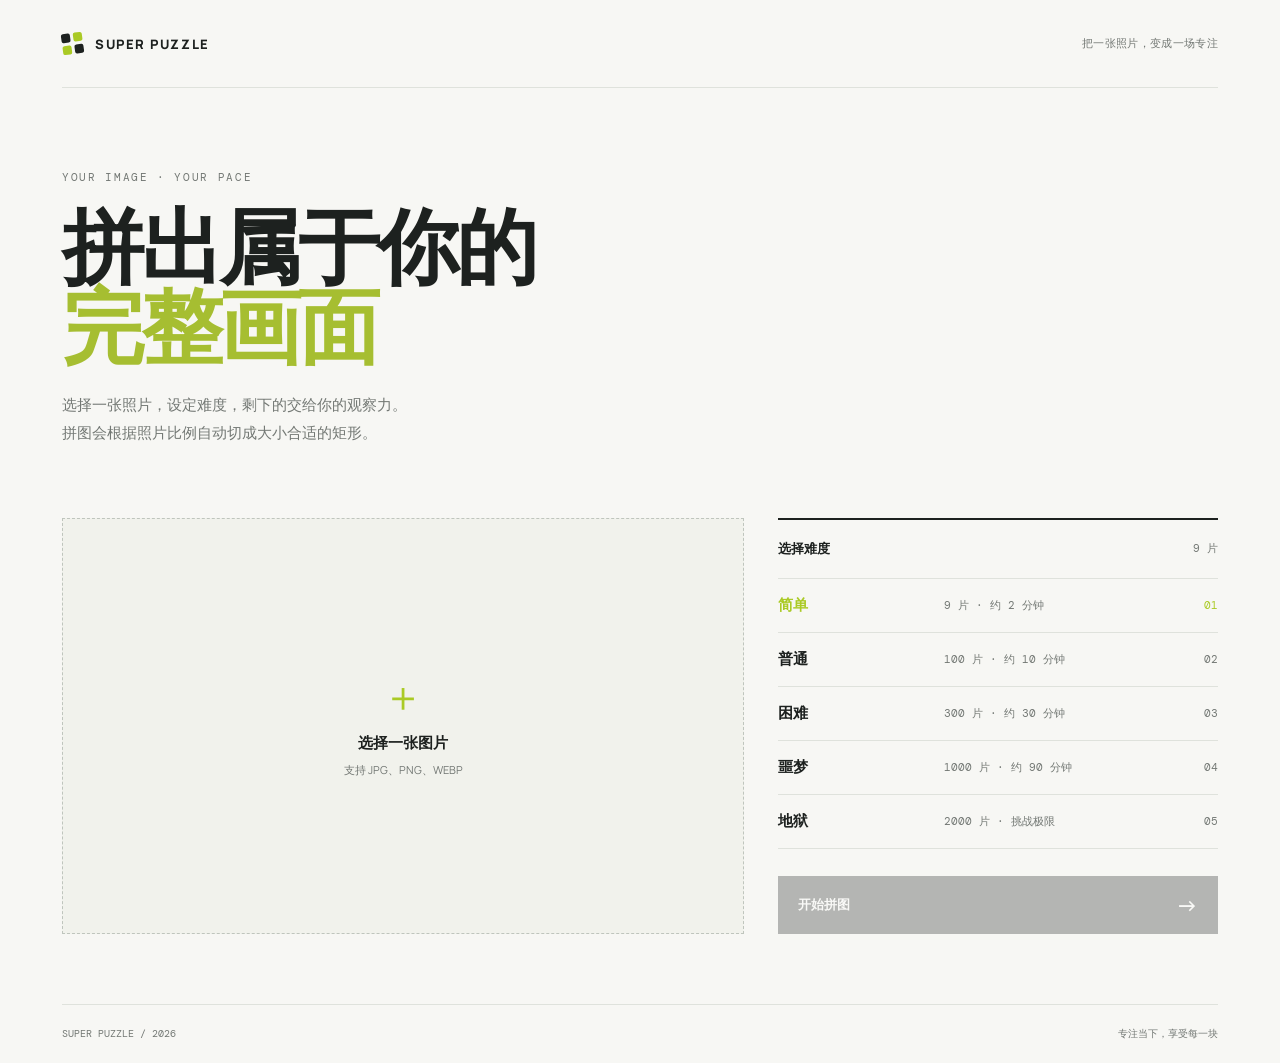
==== index.html @ 8263f231 "1" ====
<!doctype html>
<html lang="zh-CN">
  <head>
    <meta charset="utf-8" />
    <meta name="viewport" content="width=device-width, initial-scale=1" />
    <meta name="theme-color" content="#f7f7f4" />
    <title>Super Puzzle</title>
    <link rel="stylesheet" href="styles.css" />
  </head>
  <body>
    <main class="app-shell">
      <header class="topbar">
        <a class="brand" href="#top" aria-label="Super Puzzle 首页">
          <span class="brand-mark"><i></i><i></i><i></i><i></i></span>
          <span>SUPER PUZZLE</span>
        </a>
        <span class="topbar-note">把一张照片，变成一场专注</span>
      </header>

      <section id="top" class="setup-view" aria-labelledby="page-title">
        <div class="intro-copy">
          <p class="eyebrow">YOUR IMAGE · YOUR PACE</p>
          <h1 id="page-title">拼出属于你的<br /><em>完整画面</em></h1>
          <p class="intro-text">选择一张照片，设定难度，剩下的交给你的观察力。<br />拼图会根据照片比例自动切成大小合适的矩形。</p>
        </div>

        <div class="setup-grid">
          <label class="upload-zone" for="image-input">
            <input id="image-input" type="file" accept="image/*" />
            <div class="upload-preview" id="upload-preview">
              <span class="upload-icon">＋</span>
              <strong>选择一张图片</strong>
              <span>支持 JPG、PNG、WEBP</span>
            </div>
          </label>

          <div class="difficulty-panel">
            <div class="panel-heading"><span>选择难度</span><span class="selected-count" id="selected-count">9 片</span></div>
            <div class="difficulty-list" role="radiogroup" aria-label="拼图难度">
              <button class="difficulty active" data-pieces="9" data-label="简单" role="radio" aria-checked="true"><span class="difficulty-name">简单</span><span class="difficulty-meta">9 片 · 约 2 分钟</span><b>01</b></button>
              <button class="difficulty" data-pieces="100" data-label="普通" role="radio" aria-checked="false"><span class="difficulty-name">普通</span><span class="difficulty-meta">100 片 · 约 10 分钟</span><b>02</b></button>
              <button class="difficulty" data-pieces="300" data-label="困难" role="radio" aria-checked="false"><span class="difficulty-name">困难</span><span class="difficulty-meta">300 片 · 约 30 分钟</span><b>03</b></button>
              <button class="difficulty" data-pieces="1000" data-label="噩梦" role="radio" aria-checked="false"><span class="difficulty-name">噩梦</span><span class="difficulty-meta">1000 片 · 约 90 分钟</span><b>04</b></button>
              <button class="difficulty" data-pieces="2000" data-label="地狱" role="radio" aria-checked="false"><span class="difficulty-name">地狱</span><span class="difficulty-meta">2000 片 · 挑战极限</span><b>05</b></button>
            </div>
            <button class="primary-button" id="start-button" disabled><span>开始拼图</span><span>→</span></button>
          </div>
        </div>
      </section>

      <section class="game-view hidden" id="game-view" aria-labelledby="game-title">
        <div class="game-header"><div><p class="eyebrow">CURRENT PUZZLE</p><h2 id="game-title">准备好了吗？</h2></div><button class="text-button" id="back-button">← 重新选择</button></div>
        <div class="game-toolbar"><div class="stat"><span>难度</span><strong id="game-difficulty">简单</strong></div><div class="stat"><span>完成度</span><strong id="progress-value">0%</strong></div><div class="stat timer-stat"><span>用时</span><strong id="timer">00:00</strong></div><button class="reset-button" id="reset-button" title="重新打乱">↻ <span>重新打乱</span></button></div>
        <div class="board-wrap"><div class="board" id="board" aria-label="拼图棋盘"></div><div class="board-hint" id="board-hint">点击两块拼图交换位置</div></div>
      </section>
      <footer><span>SUPER PUZZLE / 2026</span><span>专注当下，享受每一块</span></footer>
    </main>
    <script src="app.js"></script>
  </body>
</html>
---- styles.css ----
@import url('https://fonts.googleapis.com/css2?family=DM+Mono:wght@400;500&family=Manrope:wght@400;500;600;700;800&display=swap');
:root{--ink:#1d211f;--muted:#737874;--line:#dfe2dc;--paper:#f7f7f4;--lime:#d5f35c;--lime-dark:#aaca25;--white:#fff}*{box-sizing:border-box}body{margin:0;background:var(--paper);color:var(--ink);font-family:Manrope,system-ui,sans-serif}.app-shell{max-width:1240px;margin:auto;padding:0 42px}.topbar{height:88px;border-bottom:1px solid var(--line);display:flex;align-items:center;justify-content:space-between}.brand{display:flex;align-items:center;gap:12px;font-size:13px;font-weight:800;letter-spacing:.12em;color:var(--ink);text-decoration:none}.brand-mark{display:grid;grid-template-columns:repeat(2,9px);gap:3px;transform:rotate(-8deg)}.brand-mark i{display:block;width:9px;height:9px;background:var(--ink);border-radius:2px}.brand-mark i:nth-child(2){background:var(--lime-dark)}.brand-mark i:nth-child(3){background:var(--lime-dark)}.topbar-note{font:11px 'DM Mono',monospace;color:var(--muted);letter-spacing:.03em}.setup-view{padding:82px 0 70px}.intro-copy{max-width:720px}.eyebrow{font:11px 'DM Mono',monospace;color:var(--muted);letter-spacing:.15em;margin:0 0 21px}.intro-copy h1{font-size:clamp(45px,7vw,82px);line-height:.98;letter-spacing:-.04em;margin:0 0 25px;font-weight:700}.intro-copy h1 em{font-style:normal;color:#a6be31}.intro-text{font-size:15px;line-height:1.9;color:var(--muted);margin:0}.setup-grid{display:grid;grid-template-columns:minmax(300px,1fr) minmax(340px,440px);gap:34px;margin-top:70px}.upload-zone{min-height:370px;border:1px dashed #bfc5bd;background:#f1f2ec;cursor:pointer;display:flex;align-items:center;justify-content:center;transition:.2s}.upload-zone:hover,.upload-zone.has-image{border-color:var(--lime-dark);background:#ecefe2}.upload-zone input{display:none}.upload-preview{text-align:center;display:flex;flex-direction:column;align-items:center;gap:9px;color:var(--muted);font-size:11px}.upload-preview strong{font-size:15px;color:var(--ink)}.upload-icon{font-size:42px;line-height:1;font-weight:300;color:var(--lime-dark);margin-bottom:7px}.upload-thumb{max-width:100%;max-height:320px;object-fit:contain}.difficulty-panel{border-top:2px solid var(--ink)}.panel-heading{height:58px;display:flex;justify-content:space-between;align-items:center;font-size:13px;font-weight:700}.selected-count{font:11px 'DM Mono',monospace;color:var(--muted)}.difficulty-list{border-top:1px solid var(--line)}.difficulty{width:100%;display:grid;grid-template-columns:1fr 1.5fr 28px;gap:8px;align-items:center;padding:17px 0;background:transparent;border:0;border-bottom:1px solid var(--line);text-align:left;color:var(--muted);cursor:pointer}.difficulty-name{font-size:15px;color:var(--ink);font-weight:600}.difficulty-meta{font:11px 'DM Mono',monospace}.difficulty b{font:11px 'DM Mono',monospace;font-weight:400;text-align:right}.difficulty.active .difficulty-name{color:var(--lime-dark)}.difficulty.active b{color:var(--lime-dark)}.primary-button{margin-top:27px;width:100%;height:58px;border:0;background:var(--ink);color:var(--white);display:flex;align-items:center;justify-content:space-between;padding:0 20px;font:600 13px Manrope;cursor:pointer;transition:.2s}.primary-button:not(:disabled):hover{background:#3b433c}.primary-button:disabled{opacity:.3;cursor:not-allowed}.primary-button span:last-child{font-size:22px}.game-view{padding:56px 0 70px}.hidden{display:none!important}.game-header{display:flex;justify-content:space-between;align-items:end;margin-bottom:35px}.game-header h2{font-size:44px;letter-spacing:-.04em;margin:0}.text-button,.reset-button{border:0;background:none;color:var(--muted);font:12px 'DM Mono',monospace;cursor:pointer;padding:8px 0}.text-button:hover,.reset-button:hover{color:var(--ink)}.game-toolbar{border-top:1px solid var(--line);border-bottom:1px solid var(--line);height:70px;display:flex;align-items:center;gap:45px;margin-bottom:35px}.stat{display:flex;align-items:baseline;gap:10px}.stat span{font:10px 'DM Mono',monospace;color:var(--muted);text-transform:uppercase}.stat strong{font-size:13px}.timer-stat{margin-left:auto}.reset-button{padding:10px 0}.board-wrap{position:relative;background:#e9ebe5;padding:18px;min-height:320px}.board{display:grid;gap:2px;width:100%;aspect-ratio:16/9;background:#d5d8d0}.piece{background-repeat:no-repeat;cursor:pointer;transition:transform .15s,filter .15s;outline:0}.piece:hover{filter:brightness(1.08)}.piece.selected{outline:3px solid var(--lime);outline-offset:-3px;transform:scale(.97);z-index:1}.board-hint{position:absolute;bottom:25px;left:50%;transform:translateX(-50%);font:10px 'DM Mono',monospace;color:#687064;background:rgba(247,247,244,.85);padding:7px 10px}.complete-message{position:absolute;inset:18px;background:rgba(29,33,31,.88);color:#fff;display:flex;flex-direction:column;align-items:center;justify-content:center;gap:12px;text-align:center}.complete-message strong{font-size:32px}.complete-message span{font:11px 'DM Mono',monospace;color:var(--lime)}footer{border-top:1px solid var(--line);display:flex;justify-content:space-between;padding:22px 0;font:10px 'DM Mono',monospace;color:var(--muted)}@media(max-width:760px){.app-shell{padding:0 20px}.topbar{height:70px}.topbar-note{display:none}.setup-view{padding:56px 0 45px}.intro-copy h1{font-size:51px}.intro-text{font-size:13px}.setup-grid{display:block;margin-top:48px}.upload-zone{min-height:260px;margin-bottom:42px}.game-view{padding:38px 0 48px}.game-header h2{font-size:34px}.game-toolbar{gap:18px;height:auto;padding:16px 0;flex-wrap:wrap;margin-bottom:22px}.timer-stat{margin-left:0}.reset-button{margin-left:auto}.board-wrap{padding:8px}.board-hint{bottom:15px;font-size:9px}footer{font-size:9px}}
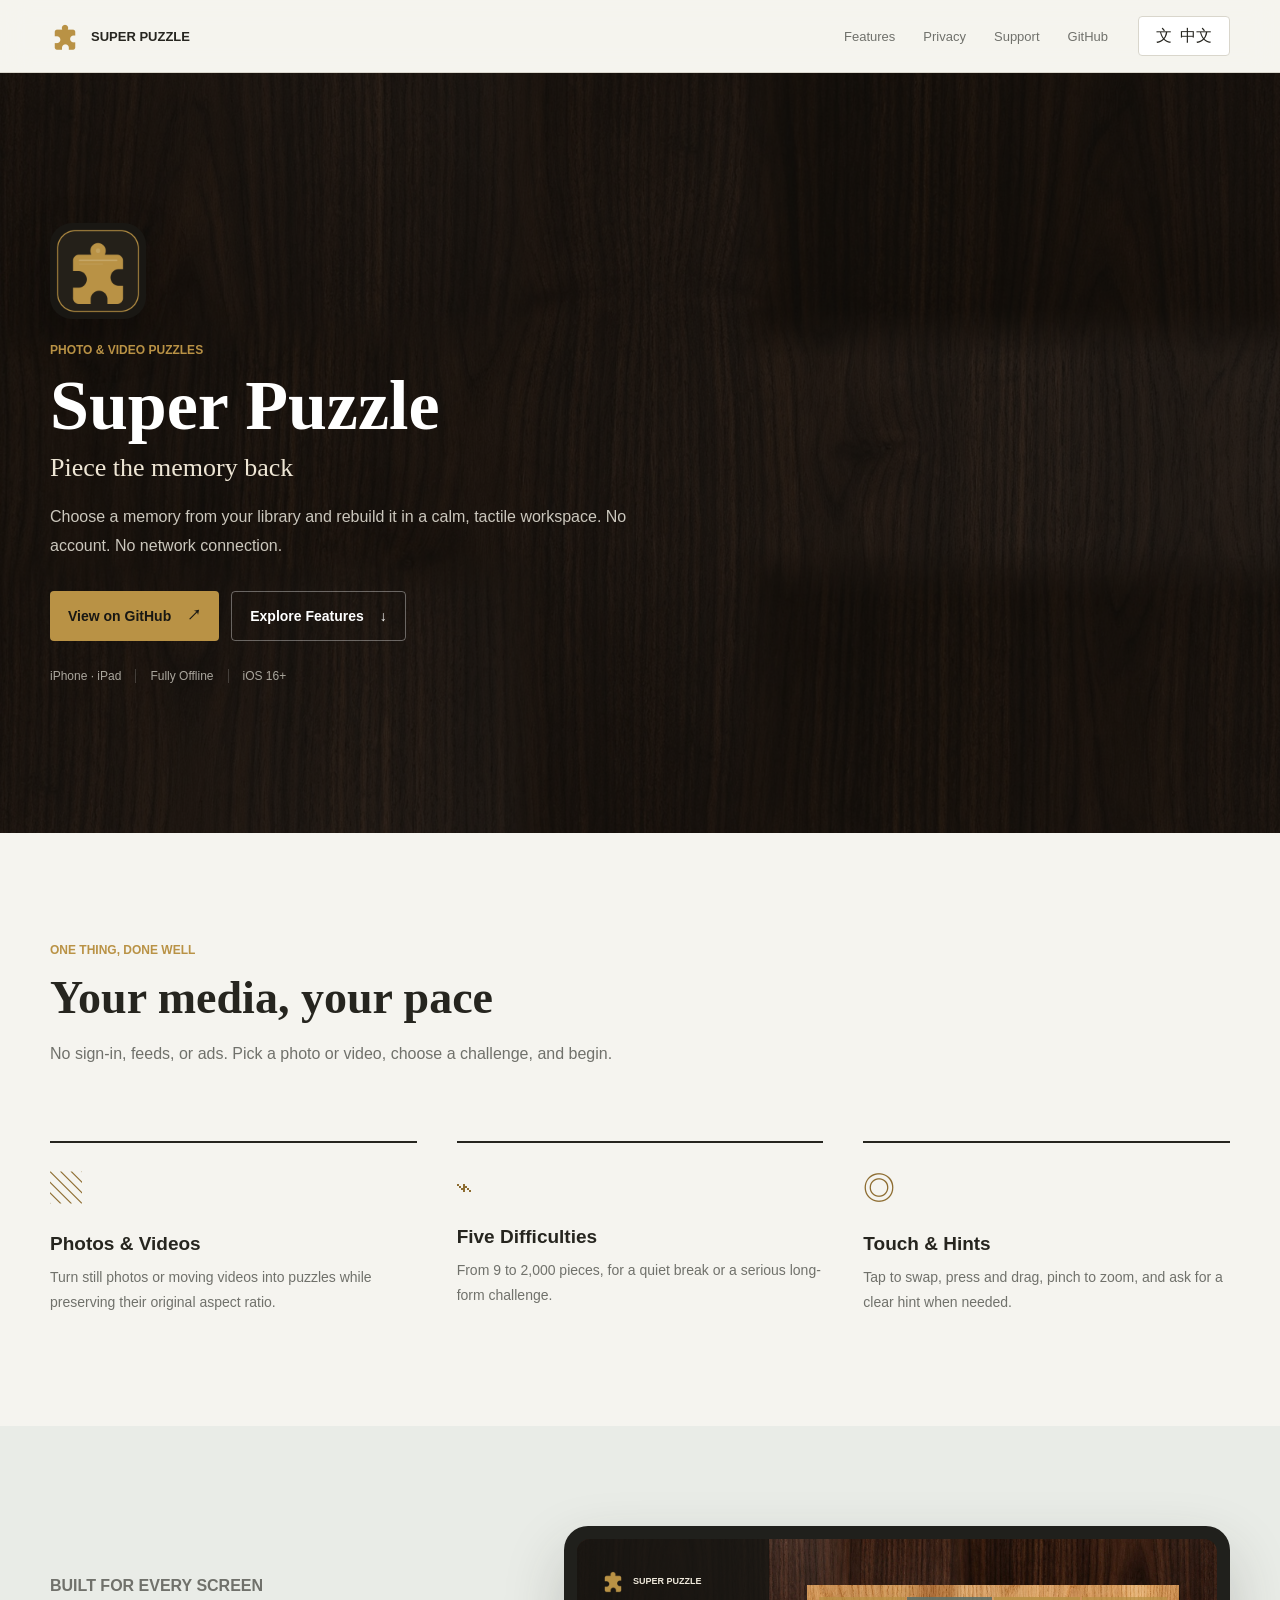
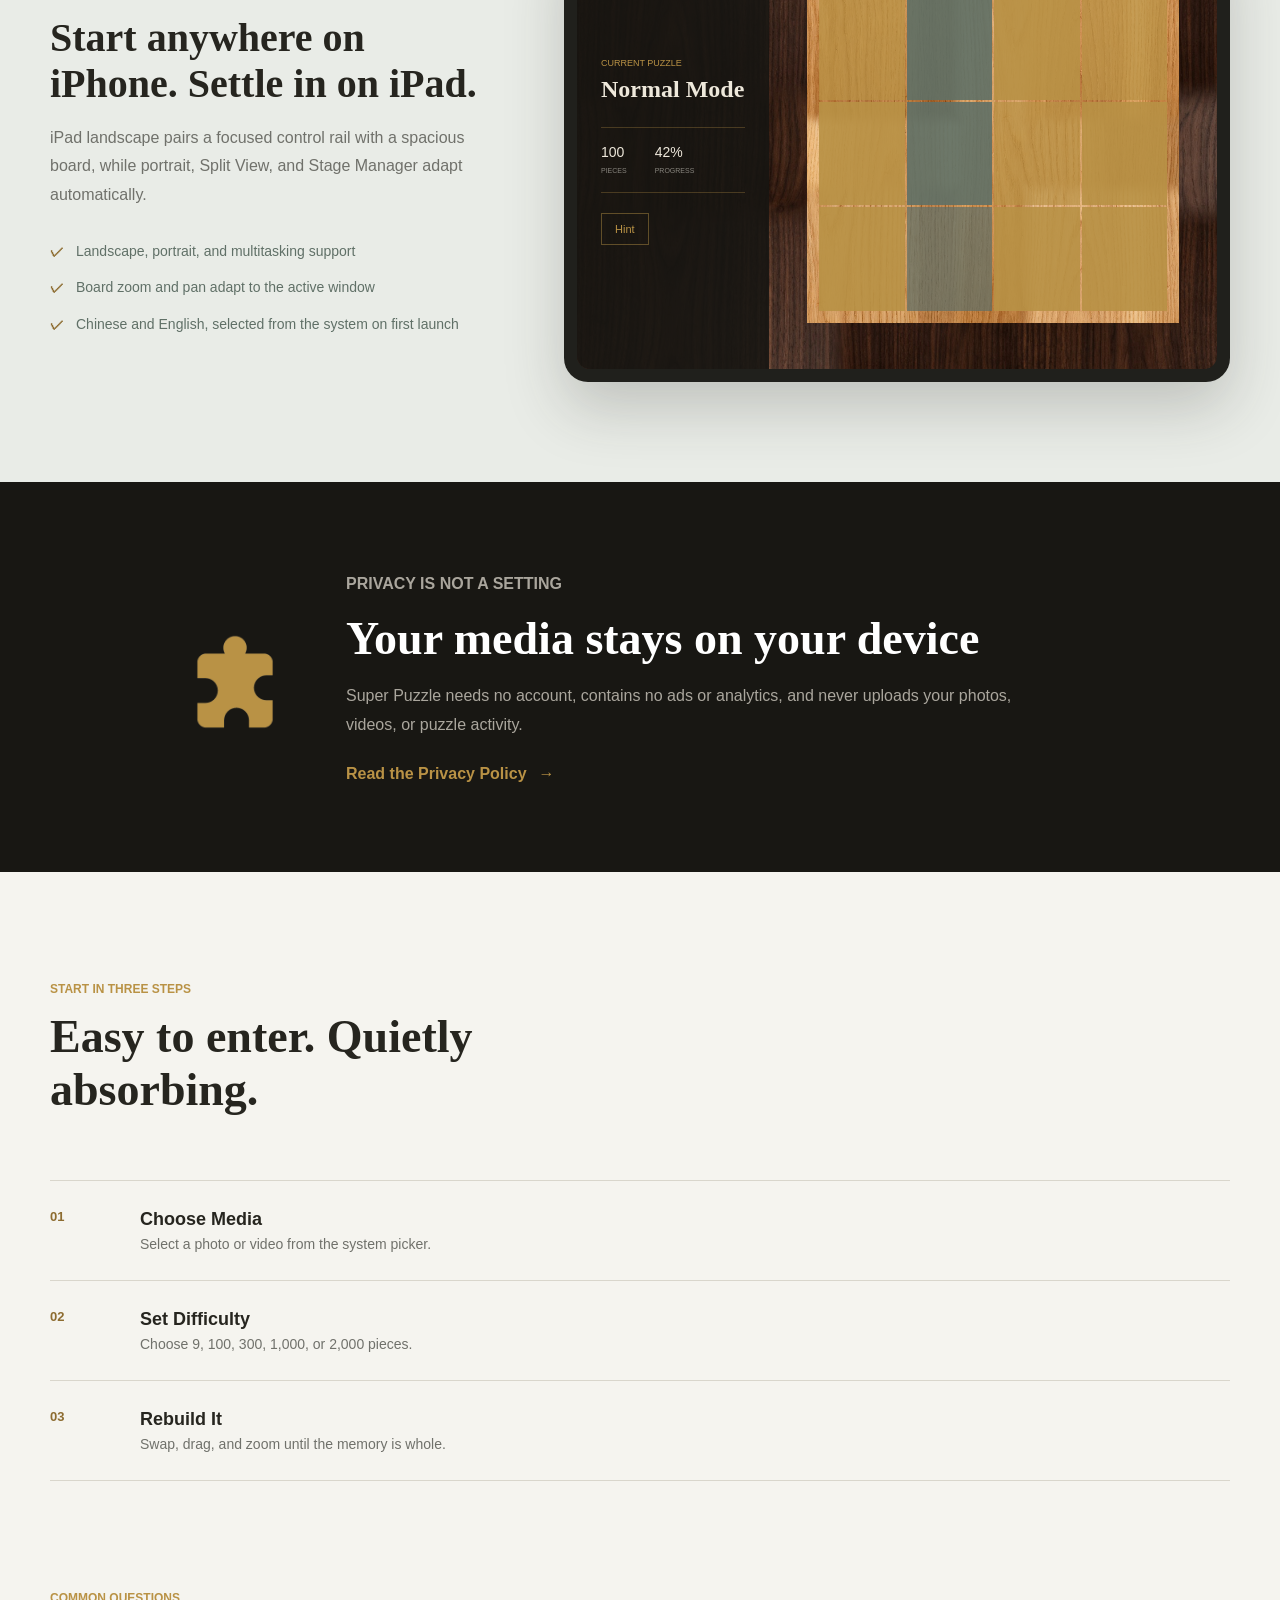
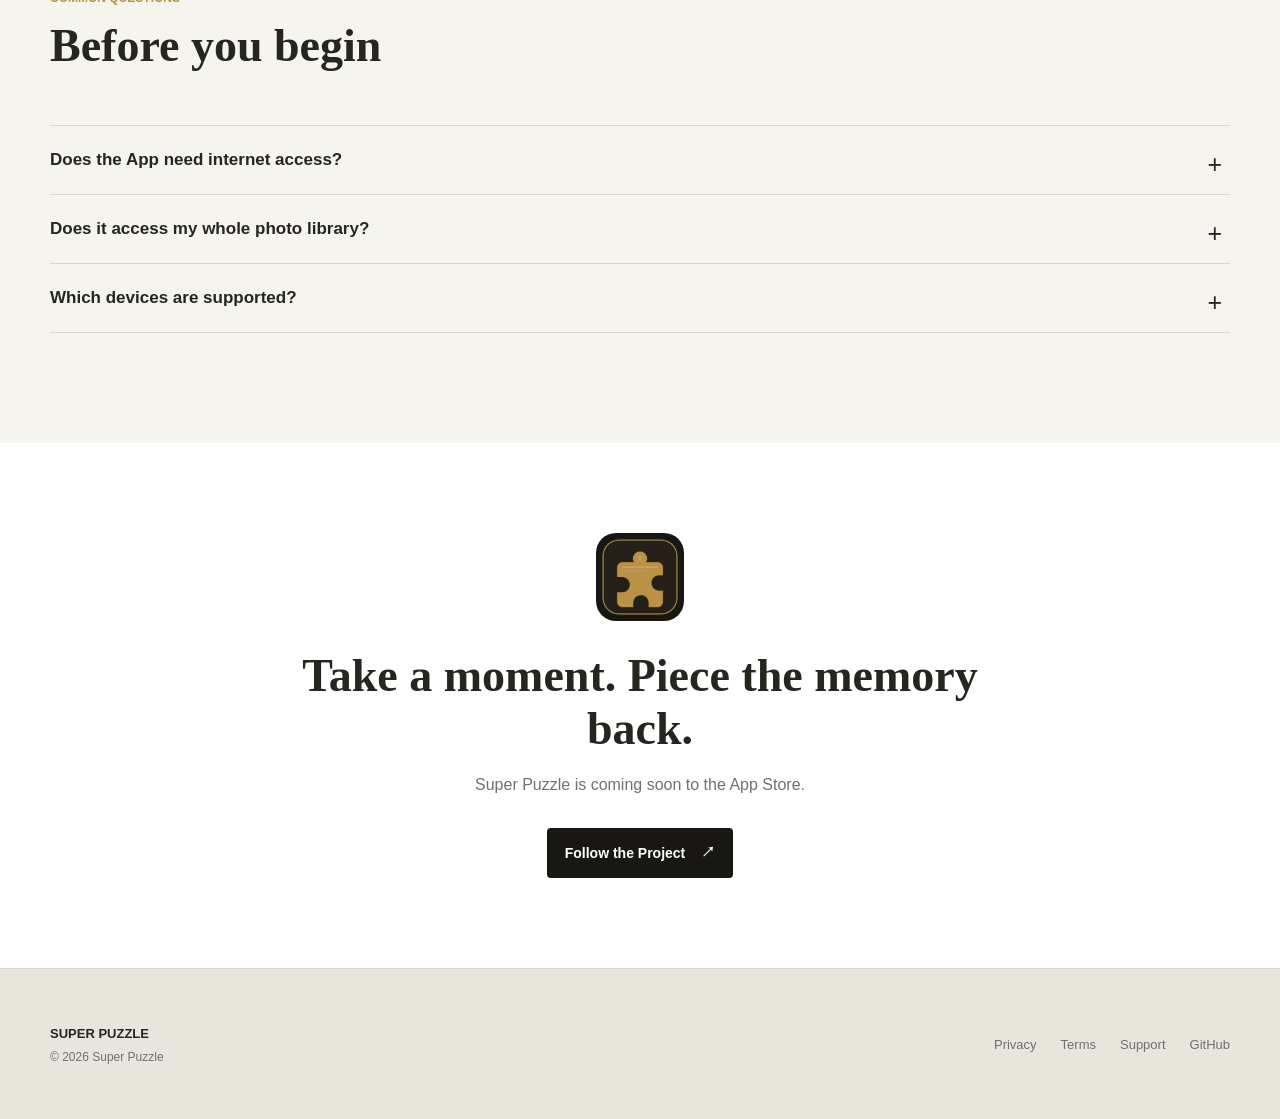
==== commit dd22f5d6: "Add Super Puzzle product website" ====
--- a/index.html
+++ b/index.html
@@ -3,58 +3,108 @@
   <head>
     <meta charset="utf-8" />
     <meta name="viewport" content="width=device-width, initial-scale=1" />
-    <meta name="theme-color" content="#f7f7f4" />
-    <title>Super Puzzle</title>
+    <meta name="theme-color" content="#181713" />
+    <meta name="description" content="Super Puzzle 是一款完全离线的 iPhone 与 iPad 照片、视频拼图 App。素材只在设备本地处理。" />
+    <meta property="og:type" content="website" />
+    <meta property="og:title" content="Super Puzzle - 把记忆拼回来" />
+    <meta property="og:description" content="照片与视频都能成为拼图。完全离线，为 iPhone 与 iPad 打造。" />
+    <meta property="og:image" content="https://wutao66.github.io/superpuzzle/assets/app-icon.png" />
+    <meta property="og:url" content="https://wutao66.github.io/superpuzzle/" />
+    <link rel="canonical" href="https://wutao66.github.io/superpuzzle/" />
+    <link rel="icon" href="assets/app-icon.png" />
+    <link rel="apple-touch-icon" href="assets/app-icon.png" />
     <link rel="stylesheet" href="styles.css" />
+    <title>Super Puzzle - 把记忆拼回来</title>
   </head>
-  <body>
-    <main class="app-shell">
-      <header class="topbar">
-        <a class="brand" href="#top" aria-label="Super Puzzle 首页">
-          <span class="brand-mark"><i></i><i></i><i></i><i></i></span>
-          <span>SUPER PUZZLE</span>
-        </a>
-        <span class="topbar-note">把一张照片，变成一场专注</span>
-      </header>
+  <body data-lang="zh" data-title-zh="Super Puzzle - 把记忆拼回来" data-title-en="Super Puzzle - Piece the Memory Back">
+    <header class="site-header">
+      <nav class="nav-shell" aria-label="Main navigation">
+        <a class="brand" href="index.html" aria-label="Super Puzzle"><img src="assets/launch-logo.png" alt="" width="30" height="30" /><span>SUPER PUZZLE</span></a>
+        <div class="nav-links">
+          <a href="#features"><span data-language="zh">功能</span><span data-language="en">Features</span></a>
+          <a href="privacy.html"><span data-language="zh">隐私</span><span data-language="en">Privacy</span></a>
+          <a href="support.html"><span data-language="zh">支持</span><span data-language="en">Support</span></a>
+          <a href="https://github.com/wutao66/superpuzzle" target="_blank" rel="noreferrer">GitHub</a>
+        </div>
+        <button class="language-toggle" type="button" data-language-toggle aria-label="Switch language"><span aria-hidden="true">文</span><span data-language="zh">English</span><span data-language="en">中文</span></button>
+      </nav>
+    </header>
 
-      <section id="top" class="setup-view" aria-labelledby="page-title">
-        <div class="intro-copy">
-          <p class="eyebrow">YOUR IMAGE · YOUR PACE</p>
-          <h1 id="page-title">拼出属于你的<br /><em>完整画面</em></h1>
-          <p class="intro-text">选择一张照片，设定难度，剩下的交给你的观察力。<br />拼图会根据照片比例自动切成大小合适的矩形。</p>
-        </div>
-
-        <div class="setup-grid">
-          <label class="upload-zone" for="image-input">
-            <input id="image-input" type="file" accept="image/*" />
-            <div class="upload-preview" id="upload-preview">
-              <span class="upload-icon">＋</span>
-              <strong>选择一张图片</strong>
-              <span>支持 JPG、PNG、WEBP</span>
-            </div>
-          </label>
-
-          <div class="difficulty-panel">
-            <div class="panel-heading"><span>选择难度</span><span class="selected-count" id="selected-count">9 片</span></div>
-            <div class="difficulty-list" role="radiogroup" aria-label="拼图难度">
-              <button class="difficulty active" data-pieces="9" data-label="简单" role="radio" aria-checked="true"><span class="difficulty-name">简单</span><span class="difficulty-meta">9 片 · 约 2 分钟</span><b>01</b></button>
-              <button class="difficulty" data-pieces="100" data-label="普通" role="radio" aria-checked="false"><span class="difficulty-name">普通</span><span class="difficulty-meta">100 片 · 约 10 分钟</span><b>02</b></button>
-              <button class="difficulty" data-pieces="300" data-label="困难" role="radio" aria-checked="false"><span class="difficulty-name">困难</span><span class="difficulty-meta">300 片 · 约 30 分钟</span><b>03</b></button>
-              <button class="difficulty" data-pieces="1000" data-label="噩梦" role="radio" aria-checked="false"><span class="difficulty-name">噩梦</span><span class="difficulty-meta">1000 片 · 约 90 分钟</span><b>04</b></button>
-              <button class="difficulty" data-pieces="2000" data-label="地狱" role="radio" aria-checked="false"><span class="difficulty-name">地狱</span><span class="difficulty-meta">2000 片 · 挑战极限</span><b>05</b></button>
-            </div>
-            <button class="primary-button" id="start-button" disabled><span>开始拼图</span><span>→</span></button>
+    <main>
+      <section class="hero" aria-labelledby="hero-title">
+        <div class="hero-content">
+          <img class="hero-icon" src="assets/app-icon.png" alt="Super Puzzle App Icon" width="112" height="112" />
+          <p class="eyebrow"><span data-language="zh">照片与视频拼图</span><span data-language="en">PHOTO &amp; VIDEO PUZZLES</span></p>
+          <h1 id="hero-title">Super Puzzle</h1>
+          <p class="hero-tagline"><span data-language="zh">把记忆拼回来</span><span data-language="en">Piece the memory back</span></p>
+          <p class="hero-copy"><span data-language="zh">从相册选一段记忆，在木桌般安静的界面里慢慢还原。无需账号，不连接网络。</span><span data-language="en">Choose a memory from your library and rebuild it in a calm, tactile workspace. No account. No network connection.</span></p>
+          <div class="hero-actions">
+            <a class="button button-primary" href="https://github.com/wutao66/superpuzzle" target="_blank" rel="noreferrer"><span data-language="zh">查看 GitHub</span><span data-language="en">View on GitHub</span><span aria-hidden="true">↗</span></a>
+            <a class="button button-secondary" href="#features"><span data-language="zh">了解功能</span><span data-language="en">Explore Features</span><span aria-hidden="true">↓</span></a>
           </div>
+          <div class="hero-meta" aria-label="Availability"><span>iPhone · iPad</span><span><span data-language="zh">完全离线</span><span data-language="en">Fully Offline</span></span><span>iOS 16+</span></div>
         </div>
       </section>
 
-      <section class="game-view hidden" id="game-view" aria-labelledby="game-title">
-        <div class="game-header"><div><p class="eyebrow">CURRENT PUZZLE</p><h2 id="game-title">准备好了吗？</h2></div><button class="text-button" id="back-button">← 重新选择</button></div>
-        <div class="game-toolbar"><div class="stat"><span>难度</span><strong id="game-difficulty">简单</strong></div><div class="stat"><span>完成度</span><strong id="progress-value">0%</strong></div><div class="stat timer-stat"><span>用时</span><strong id="timer">00:00</strong></div><button class="reset-button" id="reset-button" title="重新打乱">↻ <span>重新打乱</span></button></div>
-        <div class="board-wrap"><div class="board" id="board" aria-label="拼图棋盘"></div><div class="board-hint" id="board-hint">点击两块拼图交换位置</div></div>
+      <section class="intro section-shell" id="features" aria-labelledby="features-title">
+        <div class="section-heading">
+          <p class="eyebrow"><span data-language="zh">专注于一件事</span><span data-language="en">ONE THING, DONE WELL</span></p>
+          <h2 id="features-title"><span data-language="zh">你的素材，你的节奏</span><span data-language="en">Your media, your pace</span></h2>
+          <p><span data-language="zh">没有登录、动态和广告。只需要选一张照片或一段视频，然后开始拼。</span><span data-language="en">No sign-in, feeds, or ads. Pick a photo or video, choose a challenge, and begin.</span></p>
+        </div>
+        <div class="feature-grid">
+          <article class="feature-item"><span class="feature-symbol" aria-hidden="true">▧</span><h3><span data-language="zh">照片与视频</span><span data-language="en">Photos &amp; Videos</span></h3><p><span data-language="zh">静态照片和动态视频都能成为拼图，画面比例会被完整保留。</span><span data-language="en">Turn still photos or moving videos into puzzles while preserving their original aspect ratio.</span></p></article>
+          <article class="feature-item"><span class="feature-symbol" aria-hidden="true">⌁</span><h3><span data-language="zh">五档难度</span><span data-language="en">Five Difficulties</span></h3><p><span data-language="zh">从 9 片到 2000 片，适合短暂放松，也能承载一场漫长挑战。</span><span data-language="en">From 9 to 2,000 pieces, for a quiet break or a serious long-form challenge.</span></p></article>
+          <article class="feature-item"><span class="feature-symbol" aria-hidden="true">◎</span><h3><span data-language="zh">触控与提示</span><span data-language="en">Touch &amp; Hints</span></h3><p><span data-language="zh">点击交换、长按拖动、双指缩放，并可在需要时获得一组明确提示。</span><span data-language="en">Tap to swap, press and drag, pinch to zoom, and ask for a clear hint when needed.</span></p></article>
+        </div>
       </section>
-      <footer><span>SUPER PUZZLE / 2026</span><span>专注当下，享受每一块</span></footer>
+
+      <section class="product-section" aria-labelledby="product-title">
+        <div class="product-copy">
+          <p class="eyebrow"><span data-language="zh">为不同屏幕而生</span><span data-language="en">BUILT FOR EVERY SCREEN</span></p>
+          <h2 id="product-title"><span data-language="zh">在 iPhone 上随时开始，在 iPad 上沉浸完成</span><span data-language="en">Start anywhere on iPhone. Settle in on iPad.</span></h2>
+          <p><span data-language="zh">iPad 横屏提供控制栏与大棋盘双栏布局，竖屏、Split View 和 Stage Manager 窗口会自动调整。</span><span data-language="en">iPad landscape pairs a focused control rail with a spacious board, while portrait, Split View, and Stage Manager adapt automatically.</span></p>
+          <ul class="check-list">
+            <li><span data-language="zh">支持 iPad 横屏、竖屏与多任务窗口</span><span data-language="en">Landscape, portrait, and multitasking support</span></li>
+            <li><span data-language="zh">棋盘缩放与拖动范围自动适应窗口</span><span data-language="en">Board zoom and pan adapt to the active window</span></li>
+            <li><span data-language="zh">中文与英语界面，首次启动跟随系统</span><span data-language="en">Chinese and English, selected from the system on first launch</span></li>
+          </ul>
+        </div>
+        <div class="device-stage" aria-label="Super Puzzle interface preview">
+          <div class="tablet-frame"><div class="tablet-screen">
+            <div class="mock-sidebar"><div class="mock-brand"><img src="assets/launch-logo.png" alt="" /><span>SUPER PUZZLE</span></div><p>CURRENT PUZZLE</p><strong><span data-language="zh">普通模式</span><span data-language="en">Normal Mode</span></strong><div class="mock-stats"><span>100<br /><small>PIECES</small></span><span>42%<br /><small>PROGRESS</small></span></div><div class="mock-hint"><span data-language="zh">提示</span><span data-language="en">Hint</span></div></div>
+            <div class="mock-board" aria-hidden="true"><i></i><i></i><i></i><i></i><i></i><i></i><i></i><i></i><i></i><i></i><i></i><i></i></div>
+          </div></div>
+        </div>
+      </section>
+
+      <section class="privacy-band" aria-labelledby="privacy-title"><div class="privacy-inner">
+        <img src="assets/launch-logo.png" alt="" width="96" height="96" />
+        <div><p class="eyebrow"><span data-language="zh">隐私不是设置项</span><span data-language="en">PRIVACY IS NOT A SETTING</span></p><h2 id="privacy-title"><span data-language="zh">所有素材，只留在你的设备上</span><span data-language="en">Your media stays on your device</span></h2><p><span data-language="zh">Super Puzzle 不需要账号，不包含广告或分析服务，也不会上传你的照片、视频或拼图记录。</span><span data-language="en">Super Puzzle needs no account, contains no ads or analytics, and never uploads your photos, videos, or puzzle activity.</span></p><a class="text-link" href="privacy.html"><span data-language="zh">阅读隐私协议</span><span data-language="en">Read the Privacy Policy</span><span aria-hidden="true">→</span></a></div>
+      </div></section>
+
+      <section class="steps section-shell" aria-labelledby="steps-title">
+        <div class="section-heading compact"><p class="eyebrow"><span data-language="zh">三步开始</span><span data-language="en">START IN THREE STEPS</span></p><h2 id="steps-title"><span data-language="zh">简单进入，安静沉浸</span><span data-language="en">Easy to enter. Quietly absorbing.</span></h2></div>
+        <ol class="step-list">
+          <li><b>01</b><div><h3><span data-language="zh">选择素材</span><span data-language="en">Choose Media</span></h3><p><span data-language="zh">从系统相册选择照片或视频。</span><span data-language="en">Select a photo or video from the system picker.</span></p></div></li>
+          <li><b>02</b><div><h3><span data-language="zh">设定难度</span><span data-language="en">Set Difficulty</span></h3><p><span data-language="zh">选择 9、100、300、1000 或 2000 片。</span><span data-language="en">Choose 9, 100, 300, 1,000, or 2,000 pieces.</span></p></div></li>
+          <li><b>03</b><div><h3><span data-language="zh">开始还原</span><span data-language="en">Rebuild It</span></h3><p><span data-language="zh">交换、拖动、缩放，直到记忆完整。</span><span data-language="en">Swap, drag, and zoom until the memory is whole.</span></p></div></li>
+        </ol>
+      </section>
+
+      <section class="faq section-shell" aria-labelledby="faq-title">
+        <div class="section-heading compact"><p class="eyebrow"><span data-language="zh">常见问题</span><span data-language="en">COMMON QUESTIONS</span></p><h2 id="faq-title"><span data-language="zh">开始之前</span><span data-language="en">Before you begin</span></h2></div>
+        <div class="faq-list">
+          <details><summary><span data-language="zh">App 需要联网吗？</span><span data-language="en">Does the App need internet access?</span></summary><p><span data-language="zh">不需要。核心功能完全离线运行，也没有账号、广告或分析服务。</span><span data-language="en">No. Core features run entirely offline, with no accounts, ads, or analytics.</span></p></details>
+          <details><summary><span data-language="zh">会访问整个照片图库吗？</span><span data-language="en">Does it access my whole photo library?</span></summary><p><span data-language="zh">不会。App 使用 Apple 系统照片选择器，只能读取你明确选择的素材。</span><span data-language="en">No. The App uses Apple's system picker and receives only the media you explicitly choose.</span></p></details>
+          <details><summary><span data-language="zh">支持哪些设备？</span><span data-language="en">Which devices are supported?</span></summary><p><span data-language="zh">支持运行 iOS 或 iPadOS 16 及以上版本的 iPhone 和 iPad。</span><span data-language="en">iPhone and iPad devices running iOS or iPadOS 16 and later are supported.</span></p></details>
+        </div>
+      </section>
+
+      <section class="closing"><img src="assets/app-icon.png" alt="" width="88" height="88" /><h2><span data-language="zh">留一点时间，把记忆拼回来</span><span data-language="en">Take a moment. Piece the memory back.</span></h2><p><span data-language="zh">Super Puzzle 即将登陆 App Store。</span><span data-language="en">Super Puzzle is coming soon to the App Store.</span></p><a class="button button-dark" href="https://github.com/wutao66/superpuzzle" target="_blank" rel="noreferrer"><span data-language="zh">关注项目进展</span><span data-language="en">Follow the Project</span><span aria-hidden="true">↗</span></a></section>
     </main>
+
+    <footer class="site-footer"><div class="footer-shell"><div><strong>SUPER PUZZLE</strong><p>© <span data-current-year>2026</span> Super Puzzle</p></div><div class="footer-links"><a href="privacy.html"><span data-language="zh">隐私协议</span><span data-language="en">Privacy</span></a><a href="terms.html"><span data-language="zh">用户协议</span><span data-language="en">Terms</span></a><a href="support.html"><span data-language="zh">支持</span><span data-language="en">Support</span></a><a href="https://github.com/wutao66/superpuzzle" target="_blank" rel="noreferrer">GitHub</a></div></div></footer>
     <script src="app.js"></script>
   </body>
 </html>
--- a/styles.css
+++ b/styles.css
@@ -1,2 +1,268 @@
-@import url('https://fonts.googleapis.com/css2?family=DM+Mono:wght@400;500&family=Manrope:wght@400;500;600;700;800&display=swap');
-:root{--ink:#1d211f;--muted:#737874;--line:#dfe2dc;--paper:#f7f7f4;--lime:#d5f35c;--lime-dark:#aaca25;--white:#fff}*{box-sizing:border-box}body{margin:0;background:var(--paper);color:var(--ink);font-family:Manrope,system-ui,sans-serif}.app-shell{max-width:1240px;margin:auto;padding:0 42px}.topbar{height:88px;border-bottom:1px solid var(--line);display:flex;align-items:center;justify-content:space-between}.brand{display:flex;align-items:center;gap:12px;font-size:13px;font-weight:800;letter-spacing:.12em;color:var(--ink);text-decoration:none}.brand-mark{display:grid;grid-template-columns:repeat(2,9px);gap:3px;transform:rotate(-8deg)}.brand-mark i{display:block;width:9px;height:9px;background:var(--ink);border-radius:2px}.brand-mark i:nth-child(2){background:var(--lime-dark)}.brand-mark i:nth-child(3){background:var(--lime-dark)}.topbar-note{font:11px 'DM Mono',monospace;color:var(--muted);letter-spacing:.03em}.setup-view{padding:82px 0 70px}.intro-copy{max-width:720px}.eyebrow{font:11px 'DM Mono',monospace;color:var(--muted);letter-spacing:.15em;margin:0 0 21px}.intro-copy h1{font-size:clamp(45px,7vw,82px);line-height:.98;letter-spacing:-.04em;margin:0 0 25px;font-weight:700}.intro-copy h1 em{font-style:normal;color:#a6be31}.intro-text{font-size:15px;line-height:1.9;color:var(--muted);margin:0}.setup-grid{display:grid;grid-template-columns:minmax(300px,1fr) minmax(340px,440px);gap:34px;margin-top:70px}.upload-zone{min-height:370px;border:1px dashed #bfc5bd;background:#f1f2ec;cursor:pointer;display:flex;align-items:center;justify-content:center;transition:.2s}.upload-zone:hover,.upload-zone.has-image{border-color:var(--lime-dark);background:#ecefe2}.upload-zone input{display:none}.upload-preview{text-align:center;display:flex;flex-direction:column;align-items:center;gap:9px;color:var(--muted);font-size:11px}.upload-preview strong{font-size:15px;color:var(--ink)}.upload-icon{font-size:42px;line-height:1;font-weight:300;color:var(--lime-dark);margin-bottom:7px}.upload-thumb{max-width:100%;max-height:320px;object-fit:contain}.difficulty-panel{border-top:2px solid var(--ink)}.panel-heading{height:58px;display:flex;justify-content:space-between;align-items:center;font-size:13px;font-weight:700}.selected-count{font:11px 'DM Mono',monospace;color:var(--muted)}.difficulty-list{border-top:1px solid var(--line)}.difficulty{width:100%;display:grid;grid-template-columns:1fr 1.5fr 28px;gap:8px;align-items:center;padding:17px 0;background:transparent;border:0;border-bottom:1px solid var(--line);text-align:left;color:var(--muted);cursor:pointer}.difficulty-name{font-size:15px;color:var(--ink);font-weight:600}.difficulty-meta{font:11px 'DM Mono',monospace}.difficulty b{font:11px 'DM Mono',monospace;font-weight:400;text-align:right}.difficulty.active .difficulty-name{color:var(--lime-dark)}.difficulty.active b{color:var(--lime-dark)}.primary-button{margin-top:27px;width:100%;height:58px;border:0;background:var(--ink);color:var(--white);display:flex;align-items:center;justify-content:space-between;padding:0 20px;font:600 13px Manrope;cursor:pointer;transition:.2s}.primary-button:not(:disabled):hover{background:#3b433c}.primary-button:disabled{opacity:.3;cursor:not-allowed}.primary-button span:last-child{font-size:22px}.game-view{padding:56px 0 70px}.hidden{display:none!important}.game-header{display:flex;justify-content:space-between;align-items:end;margin-bottom:35px}.game-header h2{font-size:44px;letter-spacing:-.04em;margin:0}.text-button,.reset-button{border:0;background:none;color:var(--muted);font:12px 'DM Mono',monospace;cursor:pointer;padding:8px 0}.text-button:hover,.reset-button:hover{color:var(--ink)}.game-toolbar{border-top:1px solid var(--line);border-bottom:1px solid var(--line);height:70px;display:flex;align-items:center;gap:45px;margin-bottom:35px}.stat{display:flex;align-items:baseline;gap:10px}.stat span{font:10px 'DM Mono',monospace;color:var(--muted);text-transform:uppercase}.stat strong{font-size:13px}.timer-stat{margin-left:auto}.reset-button{padding:10px 0}.board-wrap{position:relative;background:#e9ebe5;padding:18px;min-height:320px}.board{display:grid;gap:2px;width:100%;aspect-ratio:16/9;background:#d5d8d0}.piece{background-repeat:no-repeat;cursor:pointer;transition:transform .15s,filter .15s;outline:0}.piece:hover{filter:brightness(1.08)}.piece.selected{outline:3px solid var(--lime);outline-offset:-3px;transform:scale(.97);z-index:1}.board-hint{position:absolute;bottom:25px;left:50%;transform:translateX(-50%);font:10px 'DM Mono',monospace;color:#687064;background:rgba(247,247,244,.85);padding:7px 10px}.complete-message{position:absolute;inset:18px;background:rgba(29,33,31,.88);color:#fff;display:flex;flex-direction:column;align-items:center;justify-content:center;gap:12px;text-align:center}.complete-message strong{font-size:32px}.complete-message span{font:11px 'DM Mono',monospace;color:var(--lime)}footer{border-top:1px solid var(--line);display:flex;justify-content:space-between;padding:22px 0;font:10px 'DM Mono',monospace;color:var(--muted)}@media(max-width:760px){.app-shell{padding:0 20px}.topbar{height:70px}.topbar-note{display:none}.setup-view{padding:56px 0 45px}.intro-copy h1{font-size:51px}.intro-text{font-size:13px}.setup-grid{display:block;margin-top:48px}.upload-zone{min-height:260px;margin-bottom:42px}.game-view{padding:38px 0 48px}.game-header h2{font-size:34px}.game-toolbar{gap:18px;height:auto;padding:16px 0;flex-wrap:wrap;margin-bottom:22px}.timer-stat{margin-left:0}.reset-button{margin-left:auto}.board-wrap{padding:8px}.board-hint{bottom:15px;font-size:9px}footer{font-size:9px}}
+:root {
+  color-scheme: light;
+  --charcoal: #181713;
+  --ink: #26251f;
+  --paper: #f5f4ef;
+  --white: #ffffff;
+  --brass: #b99245;
+  --brass-deep: #8d6c30;
+  --sage: #607067;
+  --muted: #70716b;
+  --line: #d9d6cc;
+  --content: 1180px;
+}
+
+* { box-sizing: border-box; }
+html { scroll-behavior: smooth; }
+body {
+  margin: 0;
+  background: var(--paper);
+  color: var(--ink);
+  font-family: -apple-system, BlinkMacSystemFont, "Segoe UI", "PingFang SC", "Hiragino Sans GB", sans-serif;
+  letter-spacing: 0;
+  -webkit-font-smoothing: antialiased;
+}
+button, a { font: inherit; }
+a { color: inherit; }
+img { display: block; max-width: 100%; }
+[data-lang="zh"] [data-language="en"], [data-lang="en"] [data-language="zh"] { display: none !important; }
+
+.site-header {
+  position: sticky;
+  top: 0;
+  z-index: 20;
+  background: rgba(245, 244, 239, 0.94);
+  border-bottom: 1px solid var(--line);
+  backdrop-filter: blur(14px);
+}
+.nav-shell, .section-shell, .footer-shell {
+  width: min(calc(100% - 48px), var(--content));
+  margin-inline: auto;
+}
+.nav-shell { height: 72px; display: flex; align-items: center; gap: 30px; }
+.brand { display: flex; align-items: center; gap: 11px; text-decoration: none; font-size: 13px; font-weight: 800; }
+.brand img { width: 30px; height: 30px; object-fit: contain; }
+.nav-links { margin-left: auto; display: flex; align-items: center; gap: 28px; }
+.nav-links a { font-size: 13px; text-decoration: none; color: var(--muted); }
+.nav-links a:hover, .nav-links a:focus-visible { color: var(--ink); }
+.language-toggle {
+  min-width: 92px;
+  height: 40px;
+  border: 1px solid var(--line);
+  border-radius: 4px;
+  background: var(--white);
+  color: var(--ink);
+  display: inline-flex;
+  align-items: center;
+  justify-content: center;
+  gap: 8px;
+  cursor: pointer;
+}
+.language-toggle:hover { border-color: var(--brass); }
+
+.hero {
+  position: relative;
+  height: clamp(440px, calc(100svh - 120px), 760px);
+  min-height: 440px;
+  display: flex;
+  align-items: center;
+  color: var(--white);
+  background: var(--charcoal) url("assets/walnut-texture.jpg") center / cover;
+  overflow: hidden;
+}
+.hero::before { content: ""; position: absolute; inset: 0; background: rgba(15, 14, 12, 0.72); }
+.hero-content { position: relative; z-index: 1; width: min(calc(100% - 48px), var(--content)); margin: auto; }
+.hero-icon { width: 96px; height: 96px; border-radius: 22px; box-shadow: 0 18px 45px rgba(0, 0, 0, 0.28); margin-bottom: 24px; }
+.eyebrow { margin: 0 0 14px; color: var(--brass); font-size: 12px; font-weight: 700; text-transform: uppercase; }
+.hero h1 { margin: 0; font-family: Georgia, "Songti SC", serif; font-size: 70px; line-height: 1; font-weight: 600; }
+.hero-tagline { margin: 12px 0 0; color: #eee6d5; font-family: Georgia, "Songti SC", serif; font-size: 26px; }
+.hero-copy { max-width: 610px; margin: 20px 0 0; color: #cbc7bd; font-size: 16px; line-height: 1.8; }
+.hero-actions { display: flex; gap: 12px; margin-top: 30px; }
+.button {
+  min-height: 50px;
+  padding: 0 18px;
+  border-radius: 4px;
+  display: inline-flex;
+  align-items: center;
+  justify-content: center;
+  gap: 16px;
+  text-decoration: none;
+  font-size: 14px;
+  font-weight: 650;
+}
+.button-primary { background: var(--brass); color: var(--charcoal); }
+.button-primary:hover { background: #c7a252; }
+.button-secondary { border: 1px solid rgba(255, 255, 255, 0.35); color: var(--white); }
+.button-secondary:hover { border-color: var(--white); }
+.button-dark { background: var(--charcoal); color: var(--white); }
+.button-dark:hover { background: #343128; }
+.hero-meta { display: flex; gap: 0; margin-top: 28px; color: #aaa69d; font-size: 12px; }
+.hero-meta > span { padding: 0 14px; border-left: 1px solid rgba(255, 255, 255, 0.18); }
+.hero-meta > span:first-child { padding-left: 0; border-left: 0; }
+
+.intro { padding-block: 110px; }
+.section-heading { max-width: 720px; }
+.section-heading.compact { max-width: 620px; }
+.section-heading h2, .product-copy h2, .privacy-band h2, .closing h2, .legal-title {
+  margin: 0;
+  font-family: Georgia, "Songti SC", serif;
+  font-size: 46px;
+  line-height: 1.16;
+  font-weight: 600;
+}
+.section-heading > p:last-child, .product-copy > p, .privacy-band p, .closing p { color: var(--muted); line-height: 1.8; font-size: 16px; }
+.feature-grid { display: grid; grid-template-columns: repeat(3, 1fr); gap: 40px; margin-top: 72px; }
+.feature-item { border-top: 2px solid var(--ink); padding-top: 24px; }
+.feature-symbol { color: var(--brass-deep); font-family: Georgia, serif; font-size: 32px; }
+.feature-item h3 { margin: 22px 0 10px; font-size: 19px; }
+.feature-item p { margin: 0; color: var(--muted); font-size: 14px; line-height: 1.8; }
+
+.product-section {
+  display: grid;
+  grid-template-columns: minmax(300px, 0.8fr) minmax(560px, 1.2fr);
+  gap: 70px;
+  align-items: center;
+  padding: 100px max(24px, calc((100% - var(--content)) / 2));
+  background: #e9ece7;
+}
+.product-copy h2 { font-size: 40px; }
+.check-list { list-style: none; padding: 0; margin: 30px 0 0; }
+.check-list li { position: relative; margin-top: 14px; padding-left: 26px; color: var(--sage); font-size: 14px; line-height: 1.6; }
+.check-list li::before { content: "✓"; position: absolute; left: 0; color: var(--brass-deep); font-weight: 800; }
+.device-stage { min-width: 0; }
+.tablet-frame { padding: 13px; border-radius: 24px; background: #20201c; box-shadow: 0 26px 60px rgba(44, 47, 42, 0.22); }
+.tablet-screen { min-height: 430px; border-radius: 13px; overflow: hidden; display: grid; grid-template-columns: 30% 70%; background: var(--charcoal) url("assets/walnut-texture.jpg") center / cover; }
+.mock-sidebar { padding: 30px 24px; background: rgba(22, 21, 18, 0.88); color: #eee8db; }
+.mock-brand { display: flex; align-items: center; gap: 8px; font-size: 9px; font-weight: 800; }
+.mock-brand img { width: 24px; height: 24px; }
+.mock-sidebar > p { margin: 65px 0 8px; color: var(--brass); font-size: 9px; }
+.mock-sidebar > strong { display: block; font-family: Georgia, serif; font-size: 24px; }
+.mock-stats { display: flex; gap: 28px; padding: 16px 0; margin-top: 24px; border-top: 1px solid rgba(185, 146, 69, 0.3); border-bottom: 1px solid rgba(185, 146, 69, 0.3); font-size: 14px; }
+.mock-stats small { color: #88857e; font-size: 7px; }
+.mock-hint { display: inline-block; margin-top: 20px; padding: 9px 13px; border: 1px solid rgba(185, 146, 69, 0.45); color: var(--brass); font-size: 11px; }
+.mock-board { margin: 46px 38px; padding: 12px; display: grid; grid-template-columns: repeat(4, 1fr); grid-template-rows: repeat(3, 1fr); gap: 2px; background: url("assets/oak-texture.jpg") center / cover; }
+.mock-board i { display: block; min-height: 70px; background: var(--brass); opacity: 0.9; }
+.mock-board i:nth-child(3n + 1) { opacity: 0.72; }
+.mock-board i:nth-child(4n + 2) { background: var(--sage); }
+
+.privacy-band { background: var(--charcoal); color: var(--white); }
+.privacy-inner { width: min(calc(100% - 48px), 920px); min-height: 390px; margin: auto; display: grid; grid-template-columns: 120px 1fr; gap: 46px; align-items: center; }
+.privacy-inner > img { width: 110px; height: 110px; object-fit: contain; }
+.privacy-band h2 { color: var(--white); }
+.privacy-band p { max-width: 680px; color: #aaa69d; }
+.text-link { display: inline-flex; align-items: center; gap: 12px; margin-top: 10px; color: var(--brass); font-weight: 700; text-decoration: none; }
+.text-link:hover { color: #d0ac60; }
+
+.steps { padding-block: 110px; }
+.step-list { list-style: none; padding: 0; margin: 64px 0 0; border-top: 1px solid var(--line); }
+.step-list li { display: grid; grid-template-columns: 90px 1fr; padding: 28px 0; border-bottom: 1px solid var(--line); }
+.step-list b { color: var(--brass-deep); font-size: 13px; }
+.step-list h3 { margin: 0 0 6px; font-size: 18px; }
+.step-list p { margin: 0; color: var(--muted); font-size: 14px; }
+
+.faq { padding-bottom: 110px; }
+.faq-list { margin-top: 52px; border-top: 1px solid var(--line); }
+.faq-list details { border-bottom: 1px solid var(--line); }
+.faq-list summary { position: relative; padding: 24px 50px 24px 0; cursor: pointer; list-style: none; font-size: 17px; font-weight: 650; }
+.faq-list summary::-webkit-details-marker { display: none; }
+.faq-list summary::after { content: "+"; position: absolute; right: 8px; font-size: 25px; font-weight: 300; }
+.faq-list details[open] summary::after { content: "−"; }
+.faq-list details p { max-width: 760px; margin: -4px 0 24px; color: var(--muted); line-height: 1.75; }
+
+.closing { padding: 90px 24px; text-align: center; background: var(--white); }
+.closing img { width: 88px; height: 88px; margin: 0 auto 28px; border-radius: 20px; }
+.closing h2 { max-width: 760px; margin-inline: auto; }
+.closing p { margin-bottom: 28px; }
+
+.site-footer { background: #e8e5dc; border-top: 1px solid var(--line); }
+.footer-shell { min-height: 150px; display: flex; align-items: center; justify-content: space-between; gap: 30px; }
+.footer-shell strong { font-size: 13px; }
+.footer-shell p { margin: 8px 0 0; color: var(--muted); font-size: 12px; }
+.footer-links { display: flex; gap: 24px; flex-wrap: wrap; justify-content: flex-end; }
+.footer-links a { color: var(--muted); text-decoration: none; font-size: 13px; }
+.footer-links a:hover { color: var(--ink); }
+
+.legal-hero { padding: 80px 24px 54px; background: var(--charcoal) url("assets/walnut-texture.jpg") center / cover; color: var(--white); }
+.legal-hero-inner { width: min(100%, 840px); margin: auto; }
+.legal-title { font-size: 52px; }
+.legal-meta { margin: 18px 0 0; color: #aaa69d; font-size: 13px; }
+.legal-layout { width: min(calc(100% - 48px), 840px); margin: auto; padding: 70px 0 100px; }
+.legal-summary { padding: 22px 24px; border-left: 3px solid var(--brass); background: #ebe9e1; color: var(--sage); line-height: 1.8; }
+.legal-copy { margin-top: 48px; }
+.legal-copy section { padding: 28px 0; border-top: 1px solid var(--line); }
+.legal-copy h2 { margin: 0 0 12px; font-size: 20px; }
+.legal-copy p, .legal-copy li { color: var(--muted); font-size: 15px; line-height: 1.85; }
+.legal-copy ul { padding-left: 20px; }
+.support-actions { display: flex; flex-wrap: wrap; gap: 12px; margin-top: 28px; }
+.support-grid { display: grid; grid-template-columns: repeat(2, 1fr); gap: 20px; margin-top: 44px; }
+.support-item { padding: 24px; border: 1px solid var(--line); border-radius: 6px; background: var(--white); }
+.support-item h2 { margin: 0 0 10px; font-size: 18px; }
+.support-item p { margin: 0; color: var(--muted); line-height: 1.7; font-size: 14px; }
+.support-button { border: 1px solid var(--ink); color: var(--ink); }
+.support-button:hover { border-color: var(--brass-deep); color: var(--brass-deep); }
+
+.not-found {
+  width: min(calc(100% - 48px), 720px);
+  min-height: 100svh;
+  margin: auto;
+  display: flex;
+  flex-direction: column;
+  align-items: flex-start;
+  justify-content: center;
+}
+.not-found > img { width: 88px; height: 88px; margin-bottom: 30px; border-radius: 20px; }
+.not-found h1 { margin: 0; font-family: Georgia, "Songti SC", serif; font-size: 48px; line-height: 1.15; }
+.not-found > p:last-of-type { margin: 18px 0 0; color: var(--muted); line-height: 1.7; }
+
+@media (max-width: 900px) {
+  .nav-links { display: none; }
+  .language-toggle { margin-left: auto; }
+  .hero h1 { font-size: 58px; }
+  .feature-grid { grid-template-columns: 1fr; gap: 34px; }
+  .product-section { grid-template-columns: 1fr; gap: 50px; padding-block: 80px; }
+  .device-stage { width: 100%; }
+}
+
+@media (max-width: 620px) {
+  .nav-shell, .section-shell, .footer-shell { width: min(calc(100% - 32px), var(--content)); }
+  .nav-shell { height: 64px; }
+  .brand { font-size: 12px; }
+  .language-toggle { min-width: 82px; height: 38px; font-size: 12px; }
+  .hero { height: max(440px, calc(100svh - 104px)); }
+  .hero-content { width: calc(100% - 36px); }
+  .hero-icon { width: 76px; height: 76px; border-radius: 17px; margin-bottom: 18px; }
+  .hero h1 { font-size: 46px; }
+  .hero-tagline { font-size: 21px; }
+  .hero-copy { font-size: 14px; line-height: 1.65; }
+  .hero-actions { margin-top: 22px; }
+  .button { min-height: 46px; padding-inline: 14px; font-size: 13px; }
+  .hero-meta { margin-top: 20px; flex-wrap: wrap; row-gap: 8px; }
+  .hero-meta > span { padding-inline: 10px; }
+  .intro, .steps { padding-block: 72px; }
+  .section-heading h2, .product-copy h2, .privacy-band h2, .closing h2 { font-size: 34px; }
+  .feature-grid { margin-top: 48px; }
+  .product-section { padding: 68px 16px; }
+  .tablet-frame { padding: 7px; border-radius: 16px; }
+  .tablet-screen { min-height: 300px; grid-template-columns: 36% 64%; border-radius: 10px; }
+  .mock-sidebar { padding: 18px 12px; }
+  .mock-sidebar > p { margin-top: 42px; }
+  .mock-sidebar > strong { font-size: 17px; }
+  .mock-stats { gap: 12px; }
+  .mock-board { margin: 30px 15px; padding: 6px; }
+  .mock-board i { min-height: 48px; }
+  .privacy-inner { width: calc(100% - 36px); min-height: 440px; grid-template-columns: 1fr; gap: 14px; padding-block: 56px; }
+  .privacy-inner > img { width: 78px; height: 78px; }
+  .step-list li { grid-template-columns: 54px 1fr; }
+  .faq { padding-bottom: 72px; }
+  .closing { padding-block: 72px; }
+  .footer-shell { padding-block: 38px; align-items: flex-start; flex-direction: column; }
+  .footer-links { justify-content: flex-start; gap: 18px; }
+  .legal-hero { padding: 60px 18px 42px; }
+  .legal-title { font-size: 40px; }
+  .legal-layout { width: calc(100% - 36px); padding-block: 48px 72px; }
+  .support-grid { grid-template-columns: 1fr; }
+  .not-found { width: calc(100% - 36px); }
+  .not-found h1 { font-size: 36px; }
+}
+
+@media (prefers-reduced-motion: reduce) { html { scroll-behavior: auto; } }
